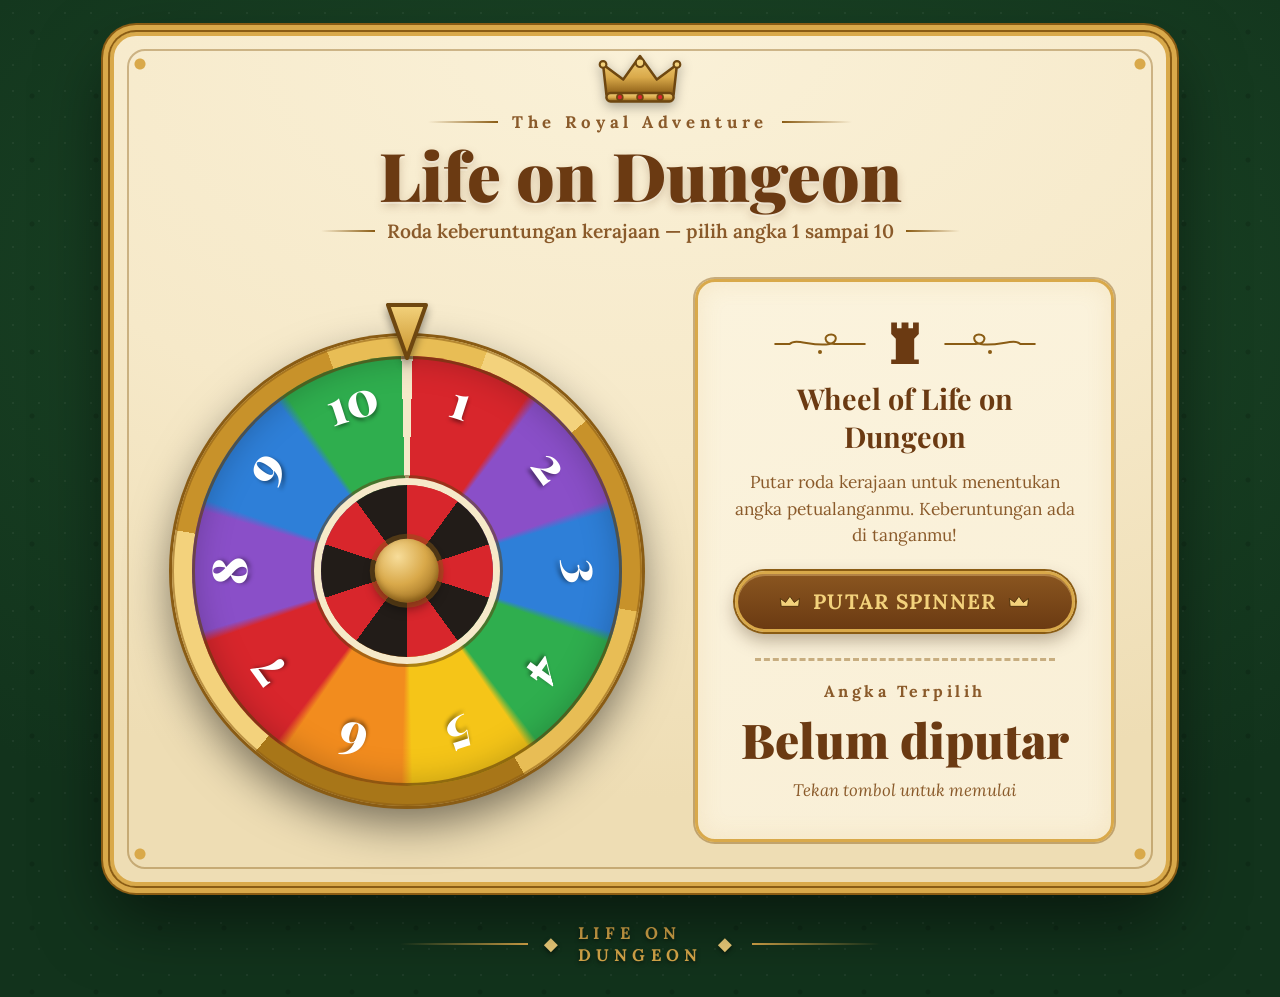
==== index.html @ 453148f4 "Add files via upload" ====
﻿<!DOCTYPE html>
<html lang="id">
<head>
<meta charset="UTF-8">
<meta name="viewport" content="width=device-width, initial-scale=1.0">
<title>Life on Dungeon &mdash; Roda Keberuntungan Kerajaan</title>
<link rel="preconnect" href="https://fonts.googleapis.com">
<link rel="preconnect" href="https://fonts.gstatic.com" crossorigin>
<link href="https://fonts.googleapis.com/css2?family=Playfair+Display:wght@700;900&family=Lora:wght@500;600;700&display=swap" rel="stylesheet">
<link rel="stylesheet" href="style.css">

</head>
<body>

  <main class="panel">
    <svg class="crown" viewBox="0 0 100 64" aria-hidden="true">
      <defs>
        <linearGradient id="goldG" x1="0" y1="0" x2="0" y2="1">
          <stop offset="0" stop-color="#f3d27c"/>
          <stop offset=".55" stop-color="#d9a94a"/>
          <stop offset="1" stop-color="#8a5c14"/>
        </linearGradient>
      </defs>
      <path d="M10 52 L6 16 L30 34 L50 6 L70 34 L94 16 L90 52 Z" fill="url(#goldG)" stroke="#6e4710" stroke-width="3" stroke-linejoin="round"/>
      <rect x="10" y="50" width="80" height="10" rx="5" fill="url(#goldG)" stroke="#6e4710" stroke-width="3"/>
      <circle cx="50" cy="14" r="5" fill="#f3d27c" stroke="#6e4710" stroke-width="2.5"/>
      <circle cx="6" cy="16" r="4" fill="#f3d27c" stroke="#6e4710" stroke-width="2.5"/>
      <circle cx="94" cy="16" r="4" fill="#f3d27c" stroke="#6e4710" stroke-width="2.5"/>
      <circle cx="26" cy="55" r="3.5" fill="#d8262c" stroke="#6e4710" stroke-width="2"/>
      <circle cx="50" cy="55" r="3.5" fill="#d8262c" stroke="#6e4710" stroke-width="2"/>
      <circle cx="74" cy="55" r="3.5" fill="#d8262c" stroke="#6e4710" stroke-width="2"/>
    </svg>

    <p class="rule-label">The Royal Adventure</p>
    <h1>Life on Dungeon</h1>
    <p class="subtitle">Roda keberuntungan kerajaan &mdash; pilih angka 1 sampai 10</p>

    <div class="content">
      <div class="wheel-wrap">
        <svg class="pointer" viewBox="0 0 52 62" aria-hidden="true">
          <defs>
            <linearGradient id="ptrG" x1="0" y1="0" x2="0" y2="1">
              <stop offset="0" stop-color="#f3d27c"/>
              <stop offset="1" stop-color="#c8922a"/>
            </linearGradient>
          </defs>
          <path d="M7 5 H45 L26 58 Z" fill="url(#ptrG)" stroke="#6e4710" stroke-width="4" stroke-linejoin="round"/>
        </svg>
        <div class="rim">
          <div class="wheel" id="wheel" role="img" aria-label="Roda berisi angka 1 sampai 10">
            <div class="inner-disc" id="innerDisc" aria-hidden="true"></div>
            <div class="hub" aria-hidden="true"></div>
          </div>
        </div>
      </div>

      <aside class="side-card">
        <div class="rook-row">
          <svg class="flourish" viewBox="0 0 120 40" fill="none" stroke="currentColor" stroke-width="2.5" stroke-linecap="round" aria-hidden="true">
            <path d="M116 20 H78 C64 20 64 8 74 8 C82 8 82 18 72 20 C50 24 30 12 22 20 H4"/>
            <circle cx="60" cy="30" r="2.5" fill="currentColor" stroke="none"/>
          </svg>
          <svg class="rook" viewBox="0 0 40 44" fill="currentColor" aria-hidden="true">
            <path d="M8 4 h5 v5 h4 V4 h6 v5 h4 V4 h5 v10 l-4 4 v18 h4 v4 H8 v-4 h4 V18 l-4 -4 Z"/>
          </svg>
          <svg class="flourish" viewBox="0 0 120 40" fill="none" stroke="currentColor" stroke-width="2.5" stroke-linecap="round" aria-hidden="true" style="transform: scaleX(-1)">
            <path d="M116 20 H78 C64 20 64 8 74 8 C82 8 82 18 72 20 C50 24 30 12 22 20 H4"/>
            <circle cx="60" cy="30" r="2.5" fill="currentColor" stroke="none"/>
          </svg>
        </div>

        <h2>Wheel of Life on Dungeon</h2>
        <p class="desc">Putar roda kerajaan untuk menentukan angka petualanganmu. Keberuntungan ada di tanganmu!</p>

        <button class="spin-btn" id="spinBtn">
          <svg viewBox="0 0 100 64" aria-hidden="true"><use href="#crownS"/><path d="M10 52 L6 16 L30 34 L50 6 L70 34 L94 16 L90 52 Z" fill="currentColor" stroke="#4a2c08" stroke-width="4" stroke-linejoin="round"/></svg>
          Putar Spinner
          <svg viewBox="0 0 100 64" aria-hidden="true"><path d="M10 52 L6 16 L30 34 L50 6 L70 34 L94 16 L90 52 Z" fill="currentColor" stroke="#4a2c08" stroke-width="4" stroke-linejoin="round"/></svg>
        </button>

        <hr class="divider">

        <p class="result-label">Angka Terpilih</p>
        <p class="result" id="verdict" role="status" aria-live="polite">Belum diputar</p>
        <p class="hint" id="hint">Tekan tombol untuk memulai</p>
      </aside>
    </div>
  </main>

  <footer class="site-footer"><span class="diamond">&#9670;</span> LIFE ON DUNGEON <span class="diamond">&#9670;</span></footer>

  <script src="script.js"></script>
</body>
</html>
---- style.css ----
﻿:root {
    --forest: #1d4a28;
    --forest-dark: #12331c;
    --parchment: #f6e9c9;
    --parchment-deep: #eeddb4;
    --card: #f9efD6;
    --gold: #d9a94a;
    --gold-hi: #f3d27c;
    --gold-dark: #8a5c14;
    --ink: #6b3a12;
    --ink-soft: #8a5a2a;
    --red: #d8262c;
    --black-seg: #221c18;
    --purple: #8a4fc8;
    --blue: #2e7fd8;
    --green: #2fae4e;
    --yellow: #f5c518;
    --orange: #f28c1e;
  }

  * { margin: 0; padding: 0; box-sizing: border-box; }

  body {
    min-height: 100vh;
    font-family: 'Lora', serif;
    color: var(--ink);
    background:
      radial-gradient(rgba(255,255,255,.05) 1px, transparent 1.4px),
      radial-gradient(rgba(0,0,0,.14) 2px, transparent 3px),
      radial-gradient(ellipse 90% 70% at 50% 30%, var(--forest), var(--forest-dark) 85%);
    background-size: 26px 26px, 64px 64px, 100% 100%;
    display: flex;
    flex-direction: column;
    align-items: center;
    padding: clamp(14px, 3.5vh, 40px) 14px;
  }

  /* ============ panel perkamen ============ */
  .panel {
    position: relative;
    width: min(1060px, 100%);
    background:
      radial-gradient(circle at 26px 28px, var(--gold) 0 5px, transparent 6px),
      radial-gradient(circle at calc(100% - 26px) 28px, var(--gold) 0 5px, transparent 6px),
      radial-gradient(circle at 26px calc(100% - 28px), var(--gold) 0 5px, transparent 6px),
      radial-gradient(circle at calc(100% - 26px) calc(100% - 28px), var(--gold) 0 5px, transparent 6px),
      radial-gradient(ellipse 120% 90% at 50% 0%, #faf1d8, var(--parchment) 55%, var(--parchment-deep) 100%);
    border: 4px solid var(--gold);
    border-radius: 26px;
    box-shadow:
      0 0 0 2px var(--gold-dark),
      0 0 0 7px var(--gold),
      0 0 0 9px var(--gold-dark),
      0 30px 70px rgba(0,0,0,.55);
    padding: clamp(24px, 5vw, 56px) clamp(18px, 4.5vw, 52px) clamp(20px, 4vw, 40px);
  }
  /* garis emas halus di dalam bingkai */
  .panel::before {
    content: '';
    position: absolute;
    inset: 13px;
    border: 2px solid rgba(138,92,20,.4);
    border-radius: 18px;
    pointer-events: none;
  }

  .crown {
    display: block;
    width: clamp(56px, 8vw, 84px);
    margin: calc(clamp(20px, 4.5vh, 44px) * -1) auto 6px;
    filter: drop-shadow(0 4px 6px rgba(0,0,0,.3));
  }

  /* ============ kepala panel ============ */
  .rule-label {
    display: flex;
    align-items: center;
    justify-content: center;
    gap: 14px;
    font-weight: 700;
    font-size: clamp(.8rem, 1.8vw, 1.05rem);
    letter-spacing: .28em;
    color: var(--ink-soft);
  }
  .rule-label::before, .rule-label::after {
    content: '';
    flex: 0 0 clamp(28px, 6vw, 70px);
    height: 2px;
    background: linear-gradient(90deg, transparent, var(--gold-dark));
  }
  .rule-label::after { background: linear-gradient(90deg, var(--gold-dark), transparent); }

  h1 {
    margin-top: 6px;
    text-align: center;
    font-family: 'Playfair Display', serif;
    font-weight: 900;
    font-size: clamp(2.3rem, 7vw, 4.2rem);
    line-height: 1.05;
    color: var(--ink);
    text-shadow: 0 2px 0 rgba(255,255,255,.35), 0 4px 10px rgba(107,58,18,.25);
  }

  .subtitle {
    display: flex;
    align-items: center;
    justify-content: center;
    gap: 12px;
    margin-top: 10px;
    font-size: clamp(.95rem, 2.4vw, 1.2rem);
    font-weight: 600;
    color: var(--ink-soft);
    text-align: center;
  }
  .subtitle::before, .subtitle::after {
    content: '';
    flex: 0 0 clamp(20px, 5vw, 54px);
    height: 2px;
    background: linear-gradient(90deg, transparent, var(--gold-dark));
  }
  .subtitle::after { background: linear-gradient(90deg, var(--gold-dark), transparent); }

  /* ============ dua kolom ============ */
  .content {
    display: grid;
    grid-template-columns: minmax(0, 1.15fr) minmax(0, 1fr);
    gap: clamp(20px, 4vw, 48px);
    align-items: center;
    margin-top: clamp(22px, 4vh, 40px);
  }
  @media (max-width: 820px) {
    .content { grid-template-columns: 1fr; }
  }

  /* ============ roda ============ */
  .wheel-wrap {
    position: relative;
    width: min(80vw, 470px);
    aspect-ratio: 1;
    margin: 26px auto 6px;
  }

  .pointer {
    position: absolute;
    top: -36px;
    left: 50%;
    transform: translateX(-50%);
    z-index: 6;
    width: clamp(38px, 10vw, 52px);
    filter: drop-shadow(0 5px 4px rgba(0,0,0,.4));
  }

  .rim {
    width: 100%;
    height: 100%;
    border-radius: 50%;
    padding: clamp(12px, 3vw, 20px);
    background:
      conic-gradient(from 20deg,
        #f3d27c 0deg 30deg, #c8922a 30deg 80deg, #e8bd55 80deg 130deg,
        #a87618 130deg 200deg, #f3d27c 200deg 260deg, #c8922a 260deg 320deg,
        #e8bd55 320deg 360deg);
    box-shadow:
      0 0 0 3px var(--gold-dark),
      0 18px 44px rgba(0,0,0,.5),
      inset 0 0 0 2px rgba(138,92,20,.55);
  }

  .wheel {
    position: relative;
    width: 100%;
    height: 100%;
    border-radius: 50%;
    overflow: hidden;
    box-shadow: inset 0 0 0 3px rgba(97,62,10,.6), inset 0 0 34px rgba(0,0,0,.25);
  }
  .inner-disc {
    position: absolute;
    inset: 30%;
    border-radius: 50%;
    box-shadow:
      0 0 0 7px var(--parchment),
      0 0 0 10px rgba(97,62,10,.5);
  }
  .hub {
    position: absolute;
    top: 50%;
    left: 50%;
    transform: translate(-50%, -50%);
    width: 15%;
    aspect-ratio: 1;
    border-radius: 50%;
    background: radial-gradient(circle at 36% 28%, #f7dd9a, #d9a94a 45%, #8a5c14 95%);
    box-shadow:
      0 0 0 5px rgba(138,92,20,.45),
      0 6px 12px rgba(0,0,0,.45),
      inset 0 -3px 6px rgba(90,55,5,.5);
  }

  .num {
    position: absolute;
    top: 50%;
    left: 50%;
    width: 17%;
    aspect-ratio: 1;
    display: grid;
    place-items: center;
    font-family: 'Playfair Display', serif;
    font-weight: 900;
    font-size: clamp(1.7rem, 7.5vw, 3rem);
    color: #fff;
    text-shadow: 0 3px 4px rgba(0,0,0,.4);
  }

  /* ============ kartu samping ============ */
  .side-card {
    background: linear-gradient(160deg, #fbf3dd, var(--card));
    border: 3px solid var(--gold);
    box-shadow: 0 0 0 2px rgba(138,92,20,.45), inset 0 0 24px rgba(217,169,74,.15);
    border-radius: 20px;
    padding: clamp(22px, 3.5vw, 36px) clamp(20px, 3.5vw, 34px);
    text-align: center;
  }

  .rook-row {
    display: flex;
    align-items: center;
    justify-content: center;
    gap: 14px;
    margin-bottom: 10px;
  }
  .rook-row svg.flourish { width: clamp(60px, 9vw, 96px); color: var(--gold-dark); }
  .rook-row svg.rook { width: clamp(34px, 5vw, 46px); color: var(--ink); }

  .side-card h2 {
    font-family: 'Playfair Display', serif;
    font-weight: 700;
    font-size: clamp(1.3rem, 3.4vw, 1.8rem);
    color: var(--ink);
  }
  .side-card .desc {
    margin-top: 14px;
    font-size: clamp(.95rem, 2.3vw, 1.08rem);
    line-height: 1.55;
    color: var(--ink-soft);
    max-width: 34ch;
    margin-inline: auto;
  }

  .spin-btn {
    display: flex;
    align-items: center;
    justify-content: center;
    gap: 12px;
    width: min(100%, 340px);
    margin: 22px auto 0;
    padding: 14px 20px;
    font-family: 'Lora', serif;
    font-weight: 700;
    font-size: clamp(1.05rem, 2.6vw, 1.3rem);
    letter-spacing: .06em;
    text-transform: uppercase;
    color: var(--gold-hi);
    background: linear-gradient(180deg, #8a5620, #6b3a12);
    border: 3px solid var(--gold);
    border-radius: 999px;
    box-shadow:
      0 0 0 2px var(--gold-dark),
      0 8px 18px rgba(60,35,8,.35),
      inset 0 2px 0 rgba(255,215,140,.35);
    cursor: pointer;
    transition: transform .12s ease, filter .12s ease;
  }
  .spin-btn svg { width: 1.05em; color: var(--gold-hi); flex: none; }
  .spin-btn:hover:not(:disabled) { transform: translateY(-2px); filter: brightness(1.1); }
  .spin-btn:active:not(:disabled) { transform: translateY(1px); }
  .spin-btn:disabled { opacity: .65; cursor: default; }
  .spin-btn:focus-visible { outline: 3px solid #fff; outline-offset: 3px; }

  .divider {
    margin: 26px auto 20px;
    width: min(100%, 300px);
    border: none;
    border-top: 3px dashed rgba(138,92,20,.45);
  }

  .result-label {
    font-weight: 700;
    font-size: clamp(.85rem, 2vw, 1rem);
    letter-spacing: .22em;
    color: var(--ink-soft);
  }
  .result {
    margin-top: 6px;
    font-family: 'Playfair Display', serif;
    font-weight: 900;
    font-size: clamp(2rem, 5.5vw, 3rem);
    color: var(--ink);
    min-height: 1.2em;
  }
  .hint {
    margin-top: 8px;
    font-size: clamp(.9rem, 2.2vw, 1.05rem);
    color: var(--ink-soft);
    font-style: italic;
    min-height: 1.4em;
  }

  /* ============ kaki halaman ============ */
  .site-footer {
    display: flex;
    align-items: center;
    justify-content: center;
    gap: 16px;
    margin-top: clamp(22px, 4vh, 44px);
    font-weight: 700;
    font-size: clamp(.85rem, 2vw, 1.05rem);
    letter-spacing: .3em;
    color: var(--gold);
    text-shadow: 0 2px 4px rgba(0,0,0,.5);
  }
  .site-footer::before, .site-footer::after {
    content: '';
    flex: 0 0 clamp(40px, 10vw, 130px);
    height: 2px;
    background: linear-gradient(90deg, transparent, var(--gold));
  }
  .site-footer::after { background: linear-gradient(90deg, var(--gold), transparent); }
  .site-footer .diamond { color: var(--gold-hi); }

  /* ============ respons kursor ============ */
  .crown { transition: transform .3s ease; transform-origin: 50% 85%; }
  .crown:hover { transform: scale(1.1) rotate(-3deg); }

  .rule-label, .subtitle { transition: letter-spacing .35s ease, color .35s ease; }
  .rule-label:hover, .subtitle:hover { letter-spacing: .36em; color: var(--ink); }

  h1 { transition: transform .3s ease, text-shadow .3s ease; }
  h1:hover {
    transform: scale(1.02);
    text-shadow: 0 2px 0 rgba(255,255,255,.35), 0 6px 16px rgba(107,58,18,.4);
  }

  .wheel-wrap { transition: transform .35s ease; }
  .wheel-wrap:hover { transform: translateY(-6px) scale(1.01); }
  .pointer { transition: transform .35s ease; }
  .wheel-wrap:hover .pointer { transform: translateX(-50%) translateY(6px); }
  .num { transition: text-shadow .35s ease; }
  .wheel-wrap:hover .num {
    text-shadow: 0 3px 4px rgba(0,0,0,.4), 0 0 14px rgba(255,255,255,.85);
  }

  .side-card { transition: transform .35s ease, box-shadow .35s ease, border-color .35s ease; }
  .side-card:hover {
    transform: translateY(-5px);
    border-color: var(--gold-hi);
    box-shadow:
      0 0 0 2px rgba(138,92,20,.45),
      inset 0 0 24px rgba(217,169,74,.25),
      0 16px 32px rgba(50,30,8,.18);
  }

  .rook-row svg.rook { transition: transform .35s ease; }
  .rook-row:hover svg.rook { transform: translateY(-3px) scale(1.12); }

  .spin-btn { transition: transform .15s ease, filter .15s ease, box-shadow .3s ease; }
  .spin-btn:hover:not(:disabled) {
    box-shadow:
      0 0 0 2px var(--gold-dark),
      0 8px 18px rgba(60,35,8,.35),
      0 0 26px rgba(243,210,124,.5),
      inset 0 2px 0 rgba(255,215,140,.35);
  }

  .divider { transition: border-color .3s ease; }
  .divider:hover { border-top-style: solid; border-color: var(--gold-dark); }

  .result { transition: transform .3s ease; }
  .result:hover { transform: scale(1.05); }

  .hint { transition: color .3s ease; }
  .hint:hover { color: var(--ink); }

  .site-footer { transition: letter-spacing .35s ease; }
  .site-footer:hover { letter-spacing: .4em; }

  @media (prefers-reduced-motion: reduce) {
    .crown, .rule-label, .subtitle, h1, .wheel-wrap, .pointer, .num,
    .side-card, .rook-row svg.rook, .spin-btn, .divider, .result,
    .hint, .site-footer {
      transition: none;
    }
    .wheel-wrap:hover, .side-card:hover, h1:hover, .result:hover,
    .spin-btn:hover:not(:disabled), .rook-row:hover svg.rook,
    .wheel-wrap:hover .pointer, .crown:hover {
      transform: none;
    }
  }
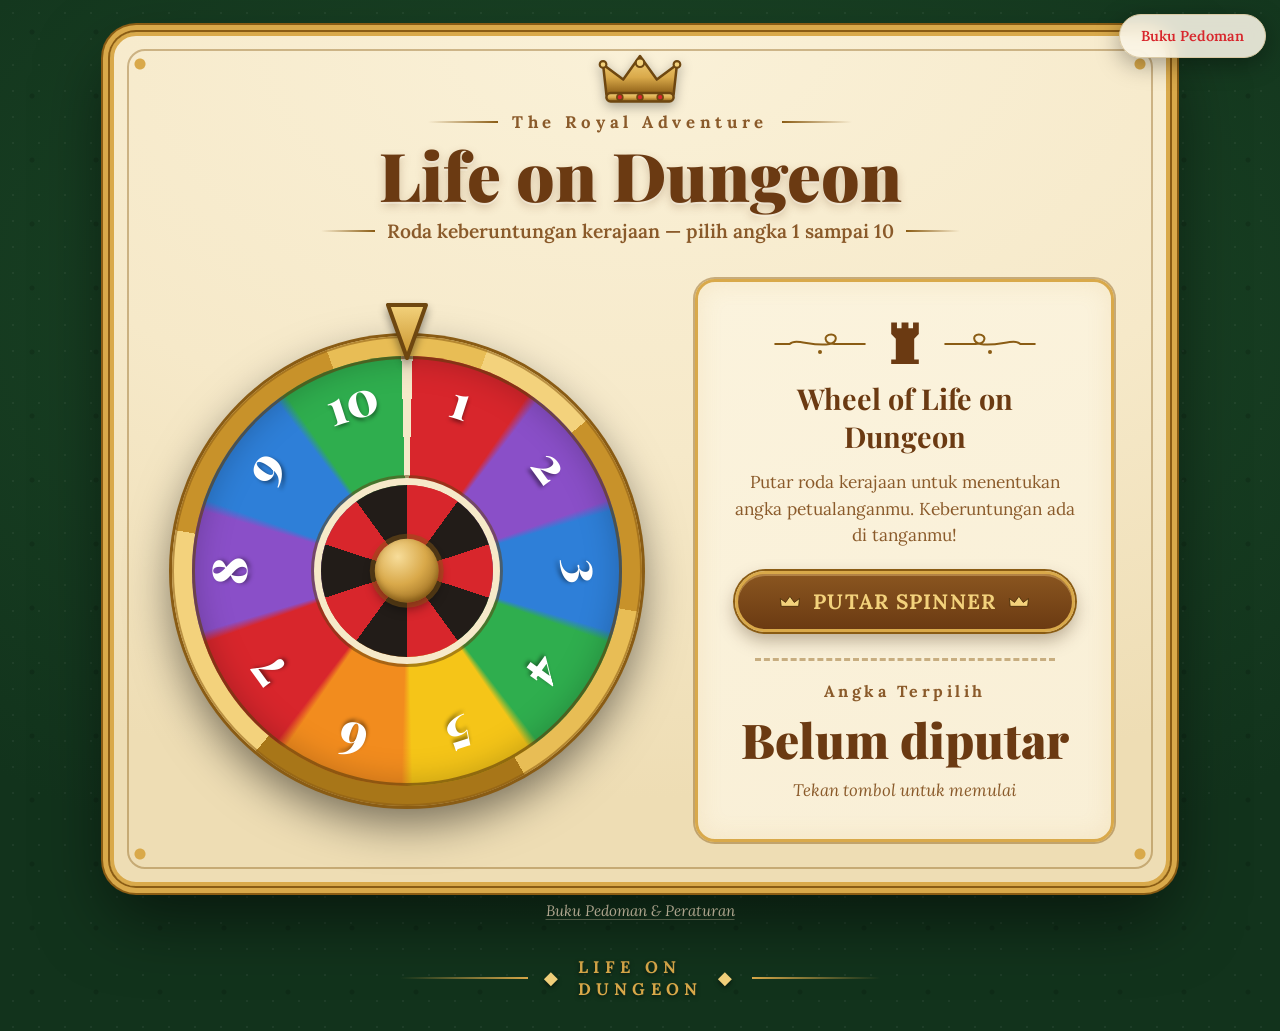
==== commit 07b323c1: "Add files via upload" ====
--- a/index.html
+++ b/index.html
@@ -10,8 +10,12 @@
 <link rel="stylesheet" href="style.css">
 
 </head>
-<body>
-
+<body>
+
+  <nav class="floatnav solo" aria-label="Navigasi halaman">
+    <a href="pedoman.html" class="nav-pedoman">Buku Pedoman</a>
+  </nav>
+
   <main class="panel">
     <svg class="crown" viewBox="0 0 100 64" aria-hidden="true">
       <defs>
@@ -87,6 +91,7 @@
     </div>
   </main>
 
+  <p class="guide-link"><a href="pedoman.html">Buku Pedoman &amp; Peraturan</a></p>
   <footer class="site-footer"><span class="diamond">&#9670;</span> LIFE ON DUNGEON <span class="diamond">&#9670;</span></footer>
 
   <script src="script.js"></script>
--- a/style.css
+++ b/style.css
@@ -396,3 +396,77 @@
       transform: none;
     }
   }
+
+  .guide-link {
+    margin-top: 14px;
+    text-align: center;
+  }
+  .guide-link a {
+    color: var(--parchment);
+    font-style: italic;
+    font-size: .95rem;
+    text-decoration-color: rgba(246, 233, 201, .4);
+    text-underline-offset: 3px;
+  }
+  .guide-link a:hover, .guide-link a:focus-visible { color: var(--gold-hi); }
+
+  /* ============ nav floating ============ */
+  .floatnav {
+    position: fixed;
+    top: 14px;
+    right: 14px;
+    z-index: 30;
+    background: rgba(251, 246, 233, .88);
+    backdrop-filter: blur(8px);
+    -webkit-backdrop-filter: blur(8px);
+    border: 1px solid #d9c9a4;
+    border-radius: 999px;
+    padding: 5px;
+    box-shadow: 0 6px 24px rgba(0, 0, 0, .35);
+  }
+  .floatnav a {
+    display: inline-block;
+    text-decoration: none;
+    color: var(--ink-soft);
+    font-size: .9rem;
+    font-weight: 600;
+    padding: 7px 16px;
+    border-radius: 999px;
+    white-space: nowrap;
+  }
+  .floatnav a:hover, .floatnav a:focus-visible { color: var(--ink); }
+  .floatnav a:focus-visible { outline: 2px solid var(--gold-dark); outline-offset: 2px; }
+  .floatnav .nav-pedoman { color: var(--red); }
+  .floatnav .nav-pedoman:hover, .floatnav .nav-pedoman:focus-visible { color: #8f2318; }
+
+  @media (prefers-reduced-motion: reduce) {
+    .floatnav a { transition: none; }
+  }
+
+  /* ============ responsif layar sempit ============ */
+  @media (max-width: 820px) {
+    .content { gap: 10px; }
+    .panel { border-radius: 20px; }
+    .panel::before { inset: 9px; border-radius: 13px; }
+  }
+
+  @media (max-width: 480px) {
+    .panel { border-radius: 16px; }
+    .panel::before { inset: 6px; border-radius: 10px; }
+    .crown { width: 54px; margin-top: -26px; }
+    .wheel-wrap { width: min(92vw, 400px); margin-top: 34px; }
+    .pointer { top: -30px; }
+    .num { font-size: clamp(1.4rem, 8.5vw, 2rem); }
+    .spin-btn { padding: 12px 16px; }
+    .divider { margin: 20px auto 16px; }
+    .site-footer { gap: 10px; letter-spacing: .2em; }
+    .site-footer::before, .site-footer::after { flex-basis: 24px; }
+    .floatnav { top: 10px; right: 10px; }
+    .floatnav a { font-size: .82rem; padding: 6px 12px; }
+  }
+
+  @media (max-width: 350px) {
+    body { padding: 12px 8px; }
+    .floatnav a { padding: 6px 10px; font-size: .78rem; }
+  }
+
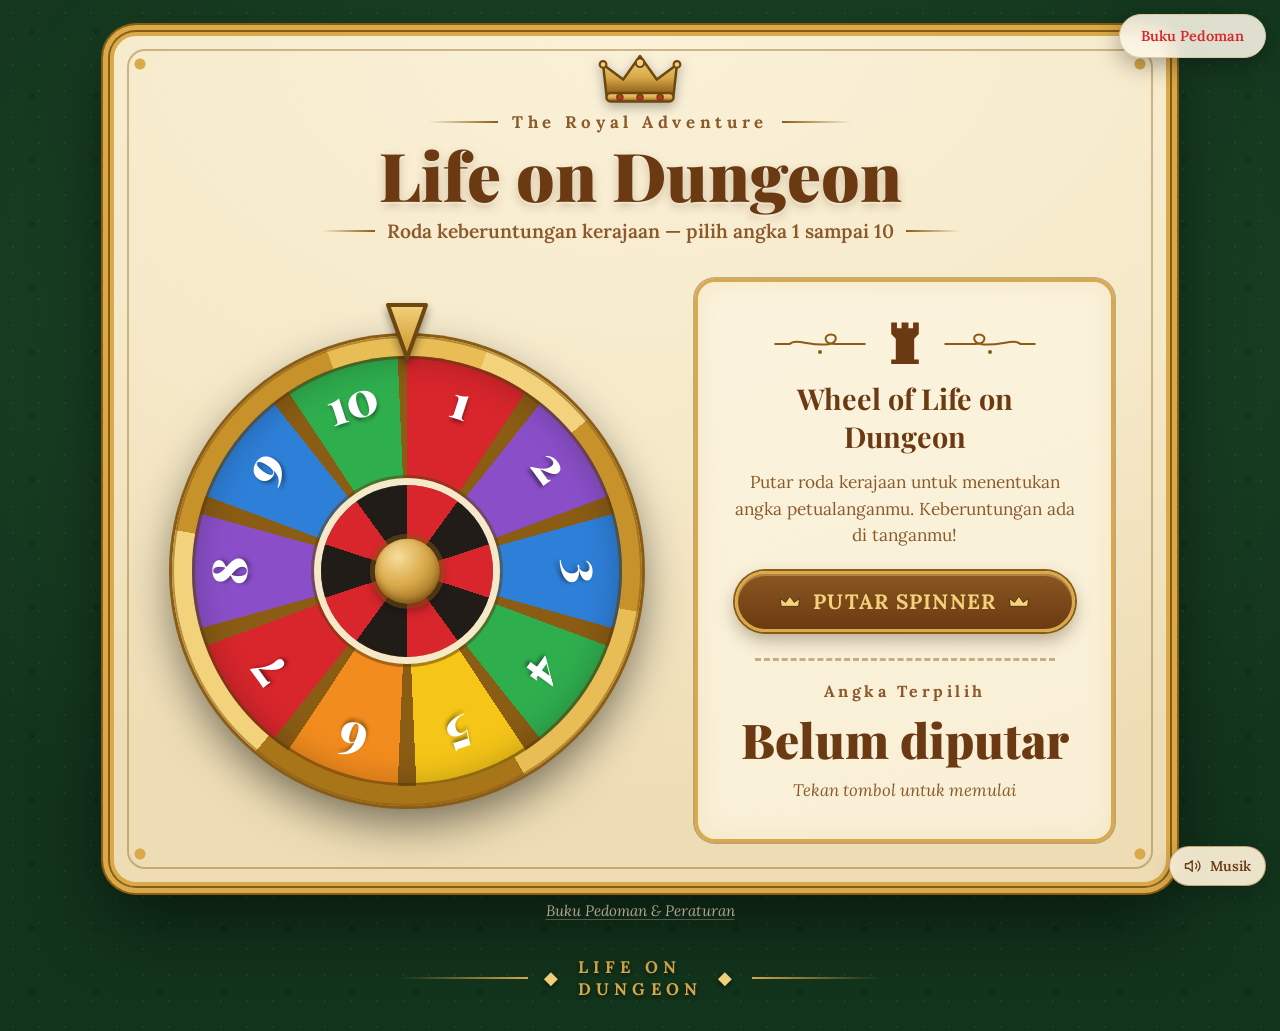
==== commit db778a2b: "Add files via upload" ====
--- a/index.html
+++ b/index.html
@@ -94,7 +94,11 @@
   <p class="guide-link"><a href="pedoman.html">Buku Pedoman &amp; Peraturan</a></p>
   <footer class="site-footer"><span class="diamond">&#9670;</span> LIFE ON DUNGEON <span class="diamond">&#9670;</span></footer>
 
+  <audio id="bgm" src="audio/backsound.mp3" loop preload="auto"></audio>
+  <button type="button" class="bgm-toggle" id="bgmToggle" aria-pressed="true" aria-label="Matikan musik latar">Musik</button>
+
   <script src="script.js"></script>
-</body>
+  <script src="bgm.js"></script>
+</body>
 </html>
 
--- a/style.css
+++ b/style.css
@@ -18,8 +18,31 @@
     --orange: #f28c1e;
   }
 
-  * { margin: 0; padding: 0; box-sizing: border-box; }
-
+  * { margin: 0; padding: 0; box-sizing: border-box; }
+
+  .bgm-toggle {
+    position: fixed;
+    right: 14px;
+    bottom: 14px;
+    z-index: 40;
+    display: inline-flex;
+    align-items: center;
+    gap: 8px;
+    padding: 10px 14px;
+    border: 1px solid rgba(138, 92, 20, .45);
+    border-radius: 999px;
+    background: rgba(249, 239, 214, .94);
+    color: var(--ink);
+    font: 600 .88rem/1 'Lora', serif;
+    cursor: pointer;
+    box-shadow: 0 8px 24px rgba(0,0,0,.18);
+    backdrop-filter: blur(6px);
+    -webkit-backdrop-filter: blur(6px);
+  }
+  .bgm-toggle:hover, .bgm-toggle:focus-visible { background: #fff7e2; color: var(--ink); }
+  .bgm-toggle:focus-visible { outline: 2px solid var(--gold-dark); outline-offset: 2px; }
+  .bgm-toggle svg { width: 18px; height: 18px; flex: none; }
+
   body {
     min-height: 100vh;
     font-family: 'Lora', serif;
@@ -133,21 +156,22 @@
   }
 
   /* ============ roda ============ */
-  .wheel-wrap {
-    position: relative;
-    width: min(80vw, 470px);
-    aspect-ratio: 1;
-    margin: 26px auto 6px;
-  }
-
-  .pointer {
-    position: absolute;
-    top: -36px;
-    left: 50%;
-    transform: translateX(-50%);
-    z-index: 6;
-    width: clamp(38px, 10vw, 52px);
-    filter: drop-shadow(0 5px 4px rgba(0,0,0,.4));
+  .wheel-wrap {
+    position: relative;
+    width: min(100%, 470px);
+    aspect-ratio: 1;
+    margin: 26px auto 6px;
+  }
+
+  .pointer {
+    position: absolute;
+    top: -36px;
+    left: 50%;
+    transform: translateX(-50%);
+    z-index: 6;
+    width: clamp(38px, 10vw, 52px);
+    filter: drop-shadow(0 5px 4px rgba(0,0,0,.4));
+    will-change: transform;
   }
 
   .rim {
@@ -166,13 +190,16 @@
       inset 0 0 0 2px rgba(138,92,20,.55);
   }
 
-  .wheel {
-    position: relative;
-    width: 100%;
-    height: 100%;
-    border-radius: 50%;
-    overflow: hidden;
-    box-shadow: inset 0 0 0 3px rgba(97,62,10,.6), inset 0 0 34px rgba(0,0,0,.25);
+  .wheel {
+    position: relative;
+    width: 100%;
+    height: 100%;
+    border-radius: 50%;
+    overflow: hidden;
+    box-shadow: inset 0 0 0 3px rgba(97,62,10,.6), inset 0 0 34px rgba(0,0,0,.25);
+    will-change: transform;
+    backface-visibility: hidden;
+    transform: translateZ(0);
   }
   .inner-disc {
     position: absolute;
@@ -453,11 +480,14 @@
   @media (max-width: 480px) {
     .panel { border-radius: 16px; }
     .panel::before { inset: 6px; border-radius: 10px; }
-    .crown { width: 54px; margin-top: -26px; }
-    .wheel-wrap { width: min(92vw, 400px); margin-top: 34px; }
-    .pointer { top: -30px; }
+    .panel { padding: 34px 16px 28px; }
+    .crown { width: 54px; margin-top: -24px; }
+    .wheel-wrap { width: min(100%, 380px); margin-top: 30px; }
+    .pointer { top: -30px; width: 34px; }
     .num { font-size: clamp(1.4rem, 8.5vw, 2rem); }
+    .rim { padding: 10px; }
     .spin-btn { padding: 12px 16px; }
+    .side-card { border-radius: 14px; }
     .divider { margin: 20px auto 16px; }
     .site-footer { gap: 10px; letter-spacing: .2em; }
     .site-footer::before, .site-footer::after { flex-basis: 24px; }
